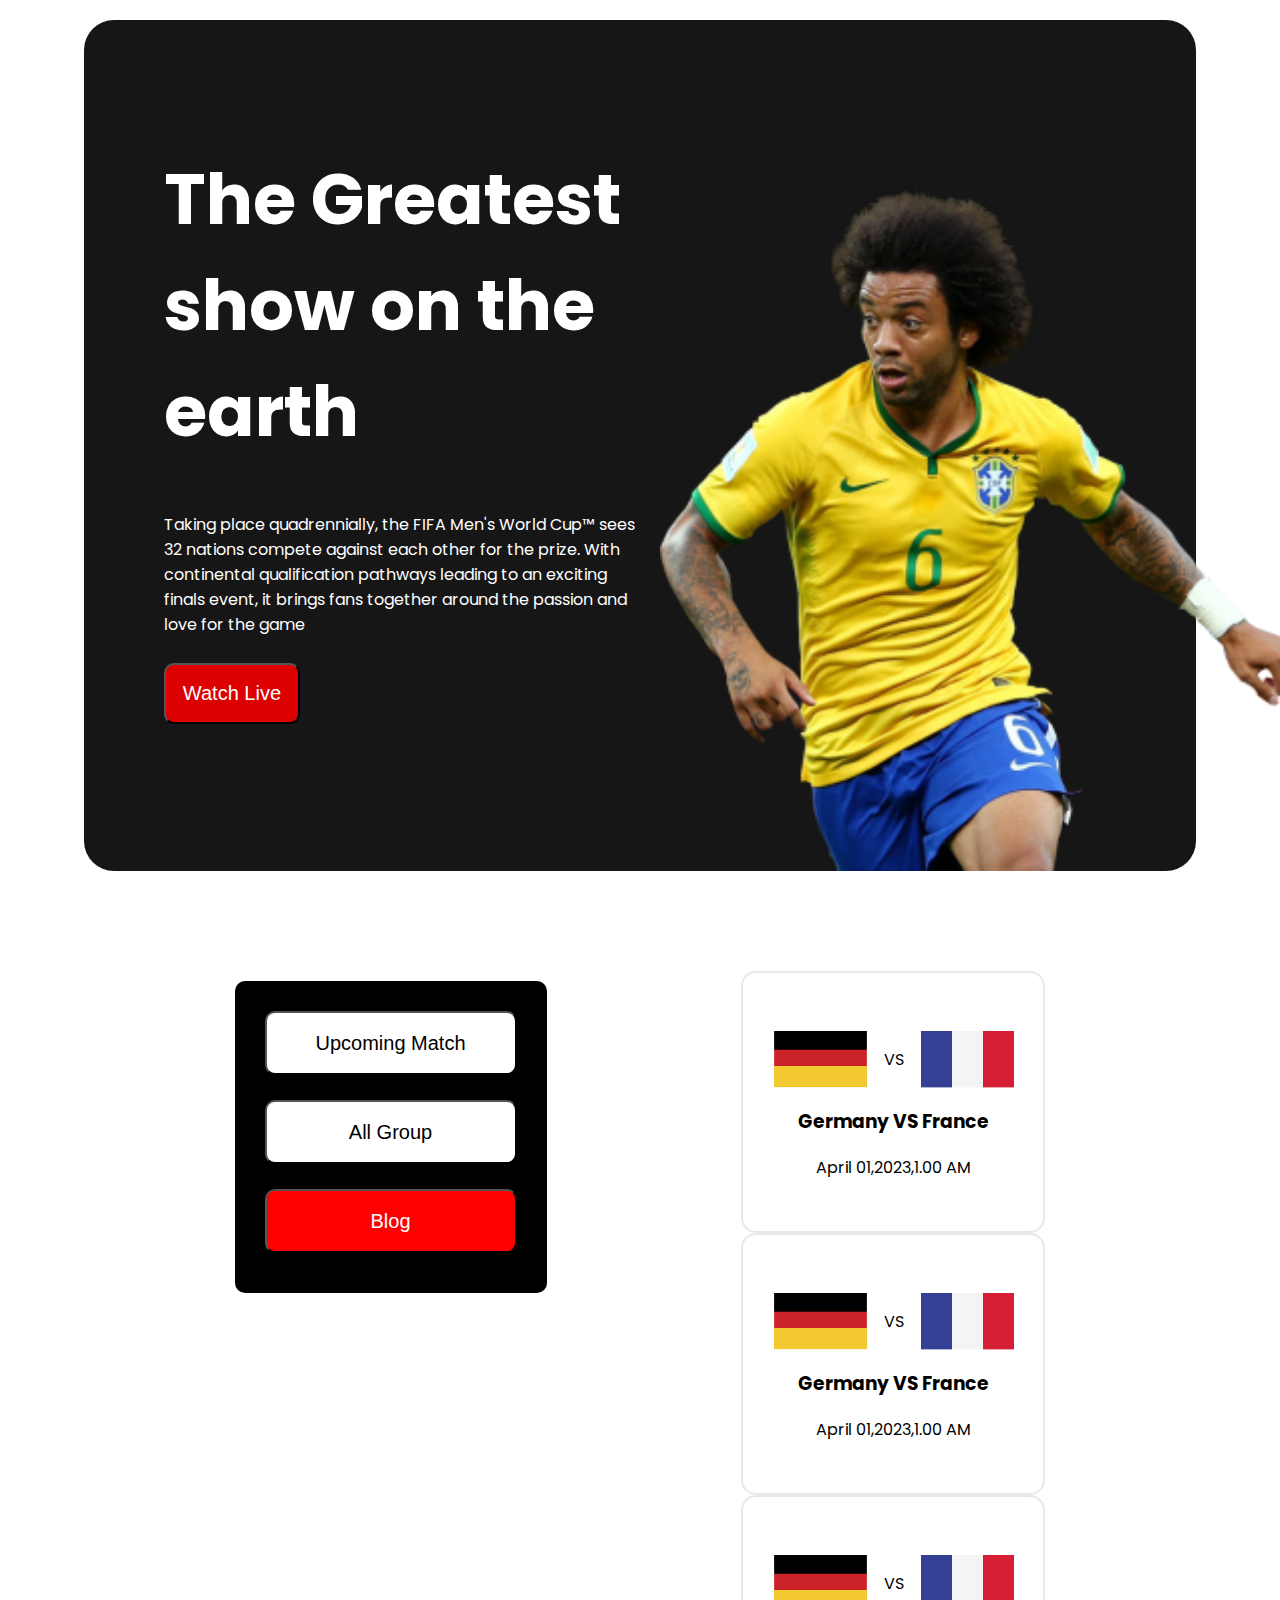
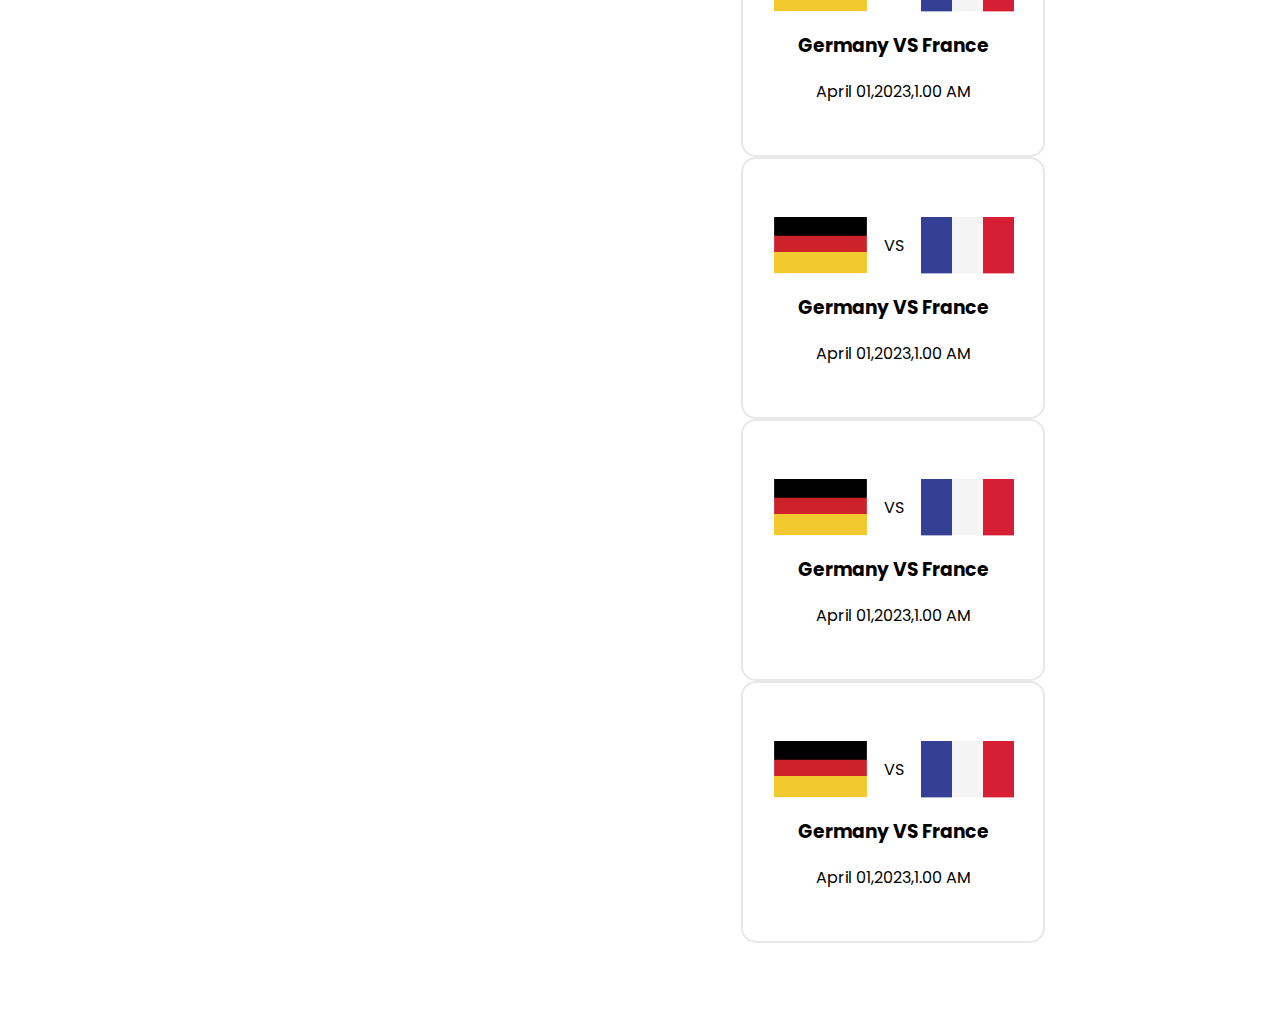
==== upcoming match.html @ db41abf2 "second website" ====
<!DOCTYPE html>
<html lang="en">
<head>
    <meta charset="UTF-8">
    <meta http-equiv="X-UA-Compatible" content="IE=edge">
    <meta name="viewport" content="width=device-width, initial-scale=1.0">
    <title>FIFA World Cup 2022</title>
    <!-- font awesome cdn -->
    <link rel="stylesheet" href="https://cdnjs.cloudflare.com/ajax/libs/font-awesome/6.1.1/css/all.min.css" integrity="sha512-KfkfwYDsLkIlwQp6LFnl8zNdLGxu9YAA1QvwINks4PhcElQSvqcyVLLD9aMhXd13uQjoXtEKNosOWaZqXgel0g==" crossorigin="anonymous" referrerpolicy="no-referrer" />
    <!-- google font -->
    <link rel="stylesheet" href="style.css">
</head>
<body>
    <!-- header starts from here -->
    <header id="banner">
        <div class="banner-section">
            <div class="banner-heading half-width">
                <h1 class="color-white banner-title">The Greatest show on the earth</h1>
                <p class="color-white heading-desc">Taking place quadrennially, the FIFA Men's World Cup™ sees 32 nations compete against each other for the prize. With continental qualification pathways leading to an exciting finals event, it brings fans together around the passion and love for the game</p>
                <button class="btn"> Watch Live  <i class="fa-solid fa-greater-than"></i></button>
            </div>
            <div class="banner-img half-width">
                <img class="img" src="assets/Banner Image.png" alt="">
            </div>
        </div>
    </header>
    <!-- header ends here -->
    <!-- main starts from here -->
    <main id="football-world">
        <section id="item-gallery">
            <div class="menu-bar">
                <div class="menu">
                    <button class="match-summary">Upcoming Match</button>
                    <button class="group-btn">All Group</button>
                    <button class="blog">Blog</button>
                </div>
            </div>
            <div class="matches">
                <div class="upcoming-match">
                    <div class="match">
                        <img src="assets/germany Flag.png" alt=""><span class="vs">VS</span><img src="assets/Flag.png" alt="">
                    </div>
                    <h3>Germany VS France</h3>
                    <span>April 01,2023,1.00 AM</span>
                </div>
                <div class="upcoming-match">
                    <div class="match">
                        <img src="assets/germany Flag.png" alt=""><span class="vs">VS</span><img src="assets/Flag.png" alt="">
                    </div>
                    <h3>Germany VS France</h3>
                    <span>April 01,2023,1.00 AM</span>
                </div>
                <div class="upcoming-match">
                    <div class="match">
                        <img src="assets/germany Flag.png" alt=""><span class="vs">VS</span><img src="assets/Flag.png" alt="">
                    </div>
                    <h3>Germany VS France</h3>
                    <span>April 01,2023,1.00 AM</span>
                </div>
                <div class="upcoming-match">
                    <div class="match">
                        <img src="assets/germany Flag.png" alt=""><span class="vs">VS</span><img src="assets/Flag.png" alt="">
                    </div>
                    <h3>Germany VS France</h3>
                    <span>April 01,2023,1.00 AM</span>
                </div>
                <div class="upcoming-match">
                    <div class="match">
                        <img src="assets/germany Flag.png" alt=""><span class="vs">VS</span><img src="assets/Flag.png" alt="">
                    </div>
                    <h3>Germany VS France</h3>
                    <span>April 01,2023,1.00 AM</span>
                </div>
                <div class="upcoming-match">
                    <div class="match">
                        <img src="assets/germany Flag.png" alt=""><span class="vs">VS</span><img src="assets/Flag.png" alt="">
                    </div>
                    <h3>Germany VS France</h3>
                    <span>April 01,2023,1.00 AM</span>
                </div>   
            </div>
        </section>
    </main>
---- style.css ----
@import url('https://fonts.googleapis.com/css2?family=Poppins:wght@500&display=swap');

body{
    font-family: 'Poppins', sans-serif;
}
/* <!-- header starts from here --> */
.color-white{
    color:#FFFFFF;
}
.half-width{
    width: 50%;
}
#banner{
    width: 88%;
    margin: 20px auto;
    margin-bottom: 100px;
}
.banner-title{
    font-size: 70px;
}
.banner-section{
    background-color: #161616;
    border-radius: 30px;
    padding: 80px;
    display: flex;
}
h1{
    font-size: 70px;  
}
.btn{
    font-size: 20px;
    color: #FFFFFF;
    padding: 17px;
}
.img {
    position: relative;
    right: -20px;
    bottom: -87px;
    width: 650px;
}
.btn{
   border-radius: 10px;
    background-color: #DD0000;
    margin-top: 10px;
}
/* header ends here */
/* main starts from here */
#football-world{
    width: 95%;
    margin: 0 auto;
    padding-bottom: 80px;
}
.menu-bar{
    width: 312px;
    height: 312px;
    border-radius: 10px;
    background-color: black;  
    position: relative;
    margin-top: 10px;
}
#item-gallery {
    display: flex;
    justify-content: space-evenly;
}

.blogs{
   display: grid;
   grid-template-columns: repeat(3, 1fr);
}
.menu{
    padding: 30px;
    border-radius: 5px;
}
.match-summary{
    width: 252px;
    height: 64px;
    background-color: #FFFFFF;
    border-radius: 10px;
    margin-bottom: 25px;
    font-size: 20px;
}
.group-btn{
    width: 252px;
    height: 64px;
    background-color: #FFFFFF;
    border-radius: 10px;
    margin-bottom: 25px;
    font-size: 20px;
}
.blog{
    width: 252px;
    height: 64px;
    color: white;
    border-radius: 10px;
    background-color: red;
    margin-bottom: 25px;
    font-size: 20px;
}
.card{
    width: 312px;
    margin: 10px;
    border: 2px solid #E8E8E8;
    border-radius: 15px;
}
.upcoming-match{
    width: 300px;
    height: 200px;
    border: 2px solid #E8E8E8;
    border-radius: 15px;
    text-align: center;
    padding-top: 58px;
}
.match{
    display: flex;
    padding-left: 31px;
}
.vs{
    padding: 16px;
}


.card-transfer{
    width: 100px;
    height: 32px;
    border-radius: 5px;
    border: 1px solid black;
    margin-left: 15px;
    margin-top: 15px;
}
.card-desc{
    margin-left: 15px;
}
.time{
    margin-right: 5px;
}
.messages{
    margin-right: 5px;
}
.card-msg{
    margin-right: 25px;
}
/* main ends here */
/* footer starts here */
#footer-section{
    background-color: #161616;
    padding: 25px;
    text-align: center;
    margin-top: 40px;
}
footer h4{
    font-size: 40px;
    color: white;
    padding-top: 70px;
}
footer hr{
    width: 80%;
    border: 1px solid rgba(255, 255, 255, 0.1);
}
.footer-menu{
    display: flex;
    justify-content: center;
    margin-bottom: 100px;
}
#footer-option{
    list-style: none;
}
#footer-anchor{
    text-decoration: none;
    margin: 20px;
    color: white;
}
/* <!-- footer ends here --> */

@media screen and (min-width: 320px) and (max-width:480px){

.banner-section{


    flex-direction: column;
}

.banner-title{
    font-size: 45px;
}

.img {
    
    position: relative;
    top: 36px;
    width: 181px;
}
.color-white{
    font-size: 7px;
}

.btn {
    border-radius: 10px;
    background-color: #DD0000;
    margin-top: 10px;
    padding: 0px 62px;
}

}

/* resonsive for mobile devices */
@media screen and (min-width: 320px) and (max-width:480px){

    .menu {
        padding: 30px;
        border-radius: 5px;
        display: flex;
        flex-direction: column;
      
    }
  

    .blogs{
        display: grid;
        grid-template-columns: repeat(1, 1fr);
     }

     #item-gallery {
        display: flex;
        flex-direction: column;
        align-items: center;
    }

    .footer-menu {
        display: flex;
        margin-bottom: 100px;
        align-items: center;
        flex-direction: column;
    }

    #footer-anchor {
        text-decoration: none;
        margin: 20px;
        color: white;
        margin-bottom: 30px;
        display: block;
    }

    .footer-menu {
        display: flex;
        margin-bottom: 100px;
        flex-direction: column;
        align-items: center;
        justify-content: center;
        justify-items: center;
        position: relative;
        left: -22px;
    }

}

/* responsive for tablet screen */
@media screen and (min-width: 481px) and (max-width:768px){

    .menu {
        padding: 30px;
        border-radius: 5px;
        display: flex;
        flex-wrap: nowrap;
    }

    .blogs{
        display: grid;
        grid-template-columns: repeat(2, 1fr);
     }

     #item-gallery {
        display: flex;
        flex-direction: column;
        align-items: center;
    }

}
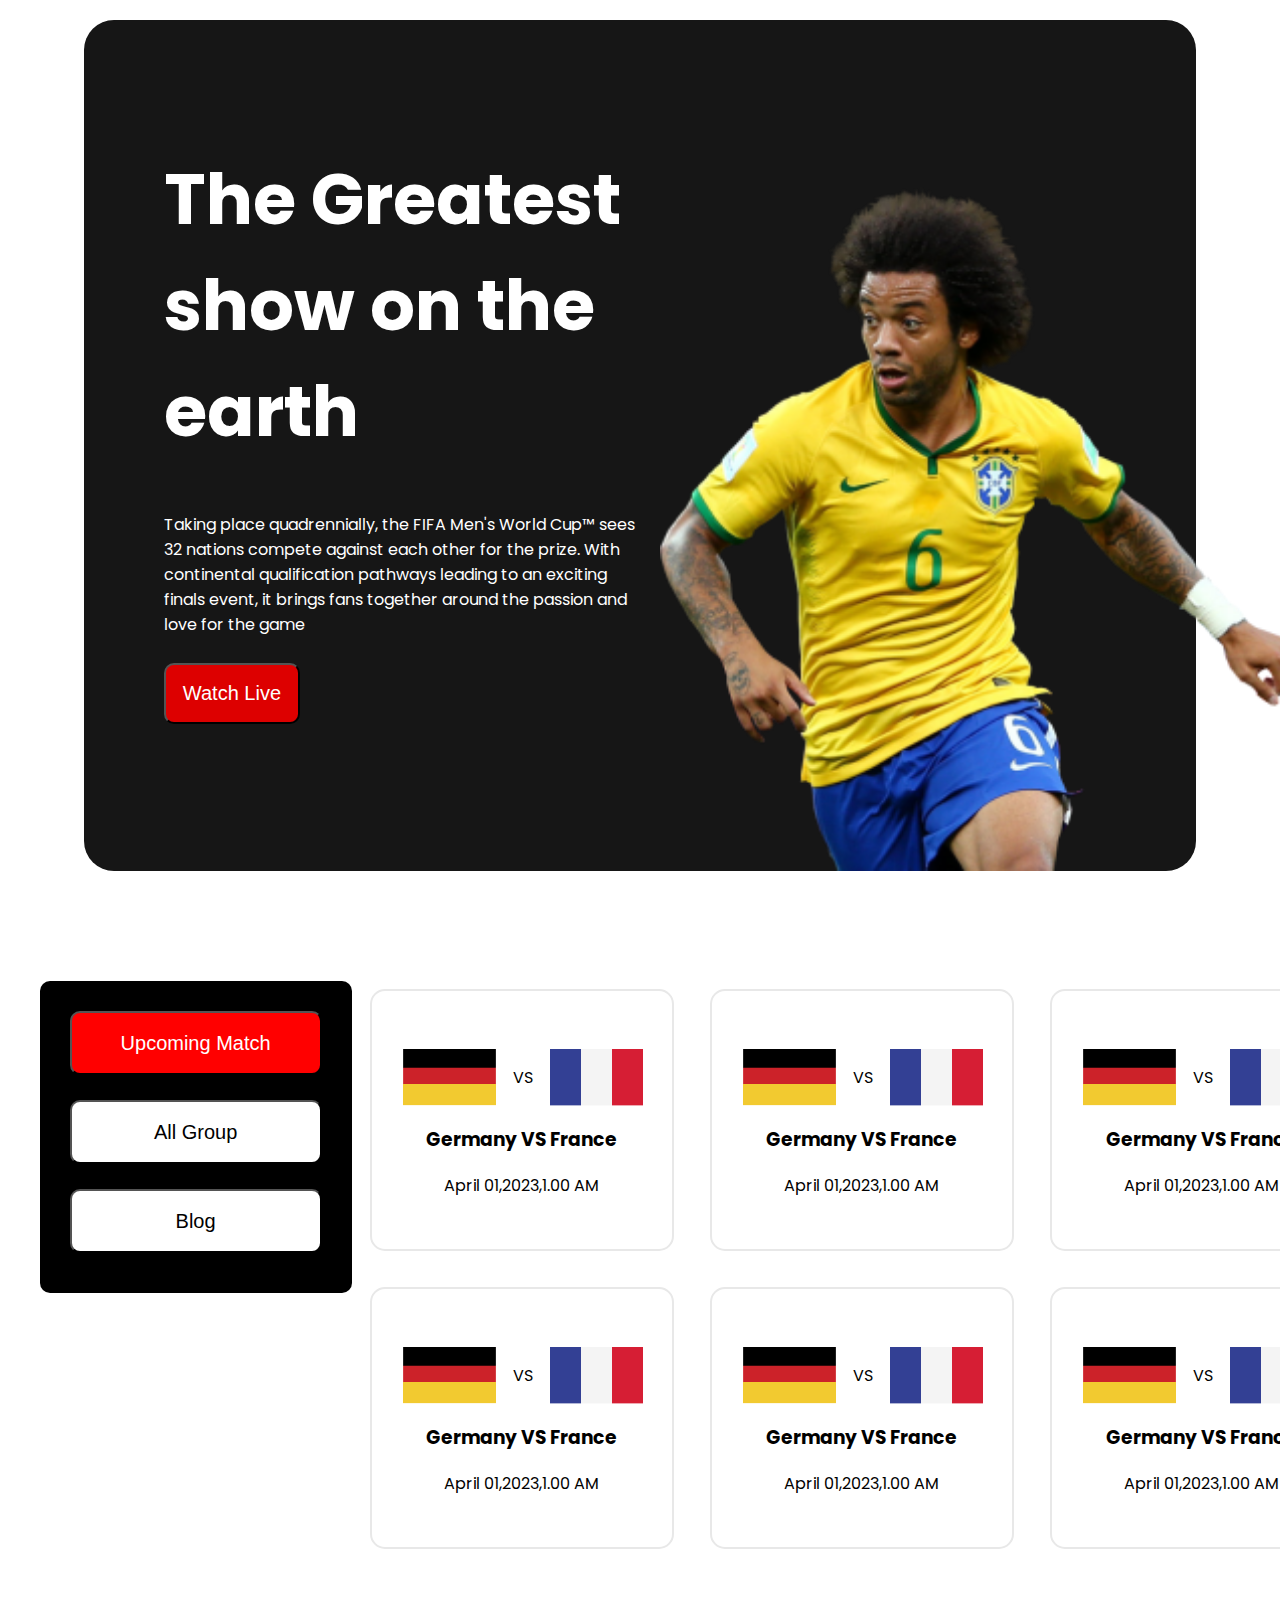
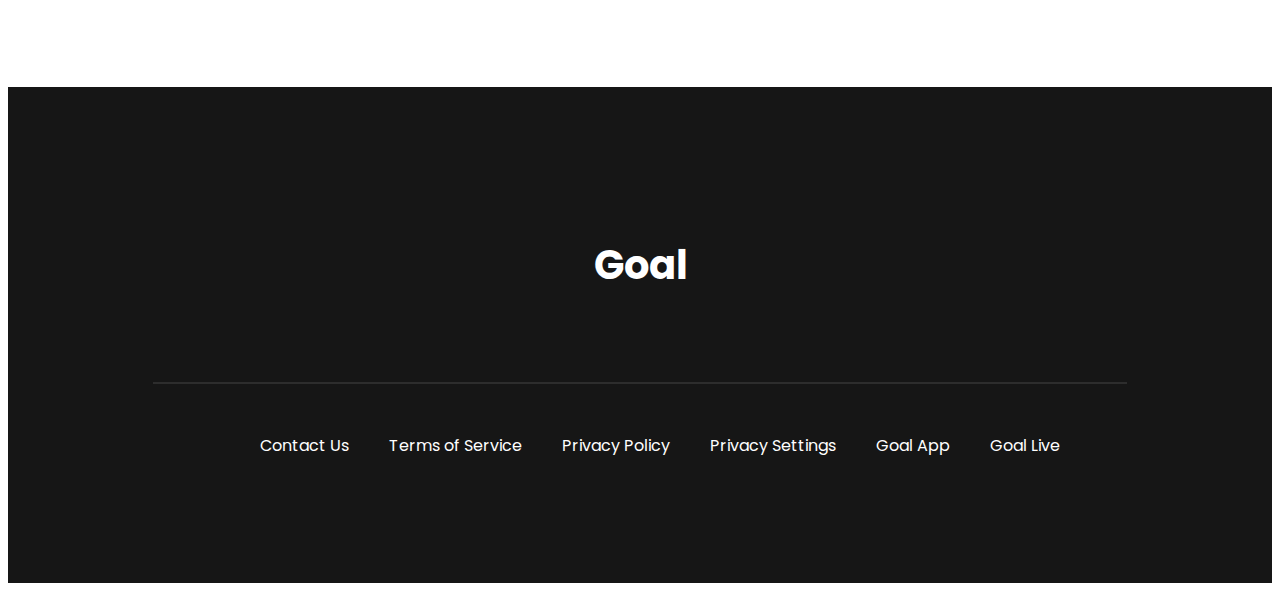
==== commit a22195d9: "modified" ====
--- a/upcoming match.html
+++ b/upcoming match.html
@@ -30,9 +30,9 @@
         <section id="item-gallery">
             <div class="menu-bar">
                 <div class="menu">
-                    <button class="match-summary">Upcoming Match</button>
+                    <button class="match-summary-2">Upcoming Match</button>
                     <button class="group-btn">All Group</button>
-                    <button class="blog">Blog</button>
+                    <button class="blog-2">Blog</button>
                 </div>
             </div>
             <div class="matches">
@@ -80,4 +80,19 @@
                 </div>   
             </div>
         </section>
-    </main>+    </main>
+     <!-- main ends here -->
+    <!-- footer starts from here -->
+    <footer id="footer-section">
+        <h4>Goal</h4><br>
+        <hr><br>
+        <ul class="footer-menu">
+            <li id="footer-option"><a id="footer-anchor" href="#">Contact Us </a></li>
+            <li id="footer-option"><a id="footer-anchor" href="#">Terms of Service </a></li>
+            <li id="footer-option"><a id="footer-anchor" href="#">Privacy Policy </a></li>
+            <li id="footer-option"><a id="footer-anchor" href="#">Privacy Settings </a></li>
+            <li id="footer-option"><a id="footer-anchor" href="#">Goal App</a></li>
+            <li id="footer-option"><a id="footer-anchor" href="#">Goal Live</a></
+        </ul>
+    </footer>
+    <!-- footer ends here -->--- a/style.css
+++ b/style.css
@@ -67,6 +67,10 @@
    display: grid;
    grid-template-columns: repeat(3, 1fr);
 }
+.matches{
+    display: grid;
+    grid-template-columns: repeat(3, 1fr);
+}
 .menu{
     padding: 30px;
     border-radius: 5px;
@@ -79,6 +83,15 @@
     margin-bottom: 25px;
     font-size: 20px;
 }
+.match-summary-2{
+    width: 252px;
+    height: 64px;
+    color: white;
+    border-radius: 10px;
+    background-color: red;
+    margin-bottom: 25px;
+    font-size: 20px;
+}
 .group-btn{
     width: 252px;
     height: 64px;
@@ -93,6 +106,14 @@
     color: white;
     border-radius: 10px;
     background-color: red;
+    margin-bottom: 25px;
+    font-size: 20px;
+}
+.blog-2{
+    width: 252px;
+    height: 64px;
+    background-color: #FFFFFF;
+    border-radius: 10px;
     margin-bottom: 25px;
     font-size: 20px;
 }
@@ -109,6 +130,7 @@
     border-radius: 15px;
     text-align: center;
     padding-top: 58px;
+    margin: 18px;
 }
 .match{
     display: flex;
